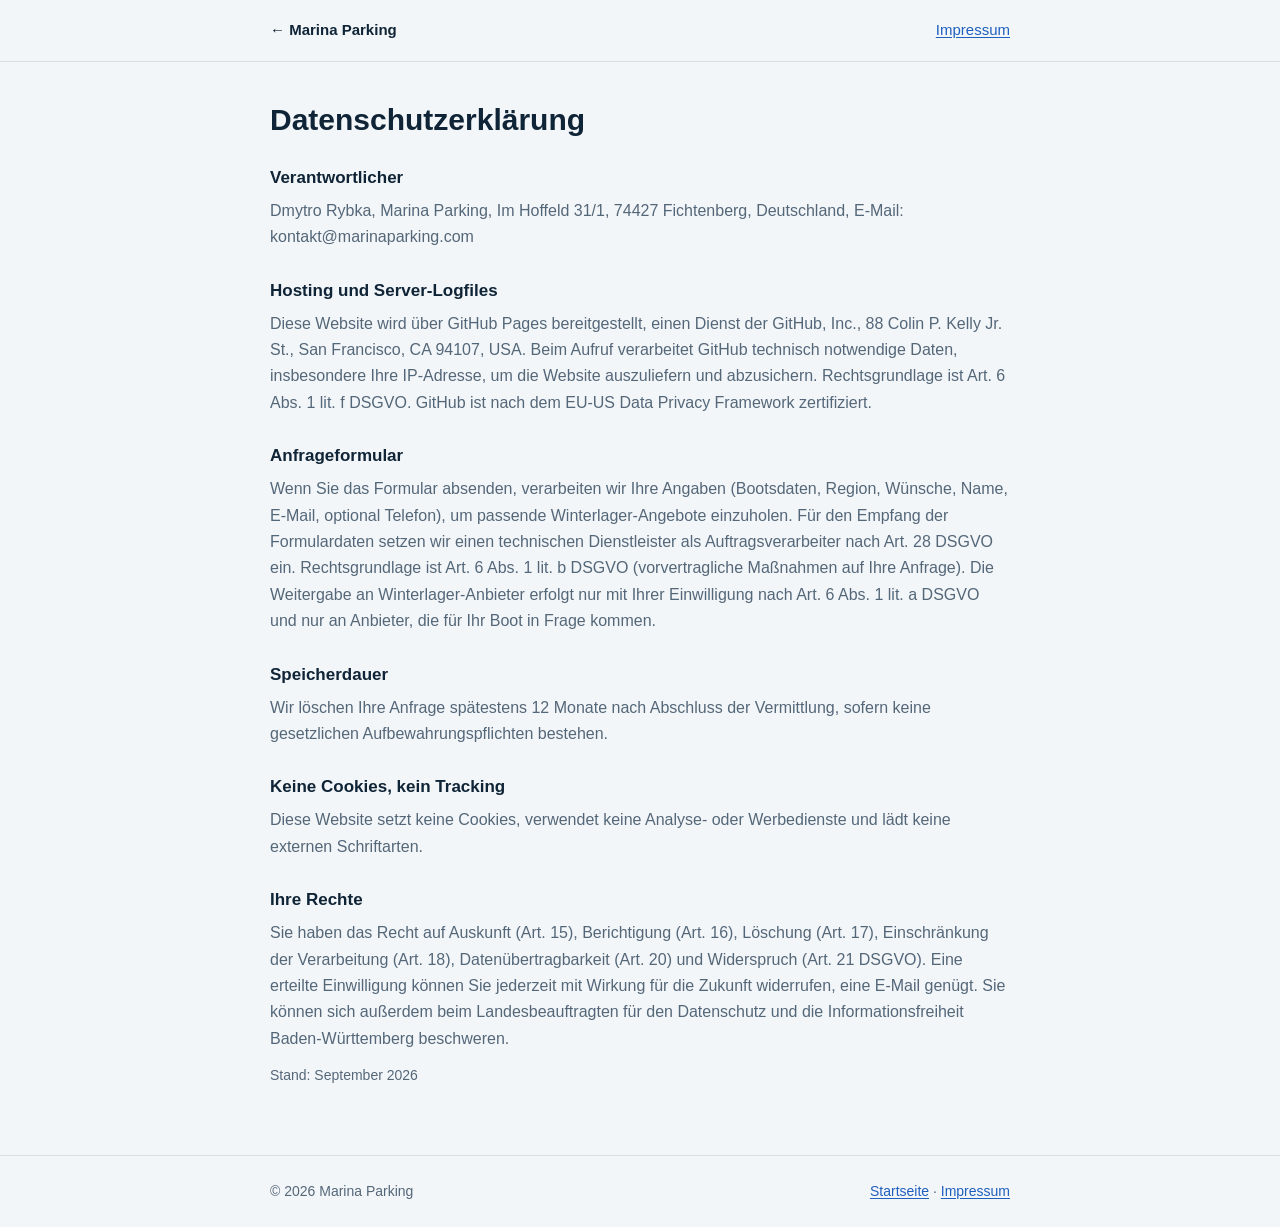
==== datenschutz/index.html @ 35cb9e3a "Landing: move Impressum and Datenschutz to their own pages; neutral autofill - /impressum/ and /date" ====
<!doctype html>
<html lang="de">
<head>
<meta charset="utf-8">
<meta name="viewport" content="width=device-width, initial-scale=1, viewport-fit=cover">
<title>Datenschutz – Marina Parking</title>
<meta name="robots" content="noindex">
<link rel="stylesheet" href="../legal.css">
</head>
<body>
<header class="top"><div class="wrap"><a class="brand" href="../">← Marina Parking</a><a href="../impressum/">Impressum</a></div></header>
<main class="wrap legal">
  <h1>Datenschutzerklärung</h1>
  <h2>Verantwortlicher</h2>
  <p>Dmytro Rybka, Marina Parking, Im Hoffeld 31/1, 74427 Fichtenberg, Deutschland, E-Mail: kontakt@marinaparking.com</p>
  <h2>Hosting und Server-Logfiles</h2>
  <p>Diese Website wird über GitHub Pages bereitgestellt, einen Dienst der GitHub, Inc., 88 Colin P. Kelly Jr. St., San Francisco, CA 94107, USA. Beim Aufruf verarbeitet GitHub technisch notwendige Daten, insbesondere Ihre IP-Adresse, um die Website auszuliefern und abzusichern. Rechtsgrundlage ist Art. 6 Abs. 1 lit. f DSGVO. GitHub ist nach dem EU-US Data Privacy Framework zertifiziert.</p>
  <h2>Anfrageformular</h2>
  <p>Wenn Sie das Formular absenden, verarbeiten wir Ihre Angaben (Bootsdaten, Region, Wünsche, Name, E-Mail, optional Telefon), um passende Winterlager-Angebote einzuholen. Für den Empfang der Formulardaten setzen wir einen technischen Dienstleister als Auftragsverarbeiter nach Art. 28 DSGVO ein. Rechtsgrundlage ist Art. 6 Abs. 1 lit. b DSGVO (vorvertragliche Maßnahmen auf Ihre Anfrage). Die Weitergabe an Winterlager-Anbieter erfolgt nur mit Ihrer Einwilligung nach Art. 6 Abs. 1 lit. a DSGVO und nur an Anbieter, die für Ihr Boot in Frage kommen.</p>
  <h2>Speicherdauer</h2>
  <p>Wir löschen Ihre Anfrage spätestens 12 Monate nach Abschluss der Vermittlung, sofern keine gesetzlichen Aufbewahrungspflichten bestehen.</p>
  <h2>Keine Cookies, kein Tracking</h2>
  <p>Diese Website setzt keine Cookies, verwendet keine Analyse- oder Werbedienste und lädt keine externen Schriftarten.</p>
  <h2>Ihre Rechte</h2>
  <p>Sie haben das Recht auf Auskunft (Art. 15), Berichtigung (Art. 16), Löschung (Art. 17), Einschränkung der Verarbeitung (Art. 18), Datenübertragbarkeit (Art. 20) und Widerspruch (Art. 21 DSGVO). Eine erteilte Einwilligung können Sie jederzeit mit Wirkung für die Zukunft widerrufen, eine E-Mail genügt. Sie können sich außerdem beim Landesbeauftragten für den Datenschutz und die Informationsfreiheit Baden-Württemberg beschweren.</p>
  <p class="note">Stand: September 2026</p>
</main>
<footer><div class="wrap"><span>© 2026 Marina Parking</span><span><a href="../">Startseite</a> · <a href="../impressum/">Impressum</a></span></div></footer>
</body>
</html>
---- legal.css ----
:root{
  color-scheme:light;
  --ground:#F3F6F8; --ink:#0F2436; --muted:#546779; --rule:#D6DFE6; --wrap:#1F5FBF; --crane:#E8A800;
  --sans:"Segoe UI Variable Text","Segoe UI",-apple-system,BlinkMacSystemFont,"Helvetica Neue",Arial,sans-serif;
}
@media (prefers-color-scheme: dark){
  :root:not([data-theme="light"]){color-scheme:dark;--ground:#0B1621;--ink:#E6EEF4;--muted:#9AAEBF;--rule:#253849;--wrap:#6FA3F0;--crane:#F2C14E}
}
:root[data-theme="dark"]{color-scheme:dark;--ground:#0B1621;--ink:#E6EEF4;--muted:#9AAEBF;--rule:#253849;--wrap:#6FA3F0;--crane:#F2C14E}
*{box-sizing:border-box}
body{margin:0;background:var(--ground);color:var(--ink);font-family:var(--sans);font-size:16px;line-height:1.65}
.wrap{max-width:780px;margin:0 auto;padding-inline:20px}
a{color:var(--wrap);text-underline-offset:2px}
:focus-visible{outline:3px solid var(--crane);outline-offset:2px}
header.top{padding-block:18px;border-bottom:1px solid var(--rule)}
header.top .wrap{display:flex;justify-content:space-between;align-items:center;gap:12px;font-size:15px}
.brand{font-weight:700;color:var(--ink);text-decoration:none}
.legal{padding-block:40px 56px}
.legal h1{font-size:30px;line-height:1.2;margin:0 0 18px}
.legal h2{font-size:17px;margin:26px 0 6px}
.legal p{margin:0 0 12px;color:var(--muted)}
.note{font-size:14px}
footer{padding-block:24px;border-top:1px solid var(--rule);font-size:14px;color:var(--muted)}
footer .wrap{display:flex;flex-wrap:wrap;gap:10px 22px;justify-content:space-between}
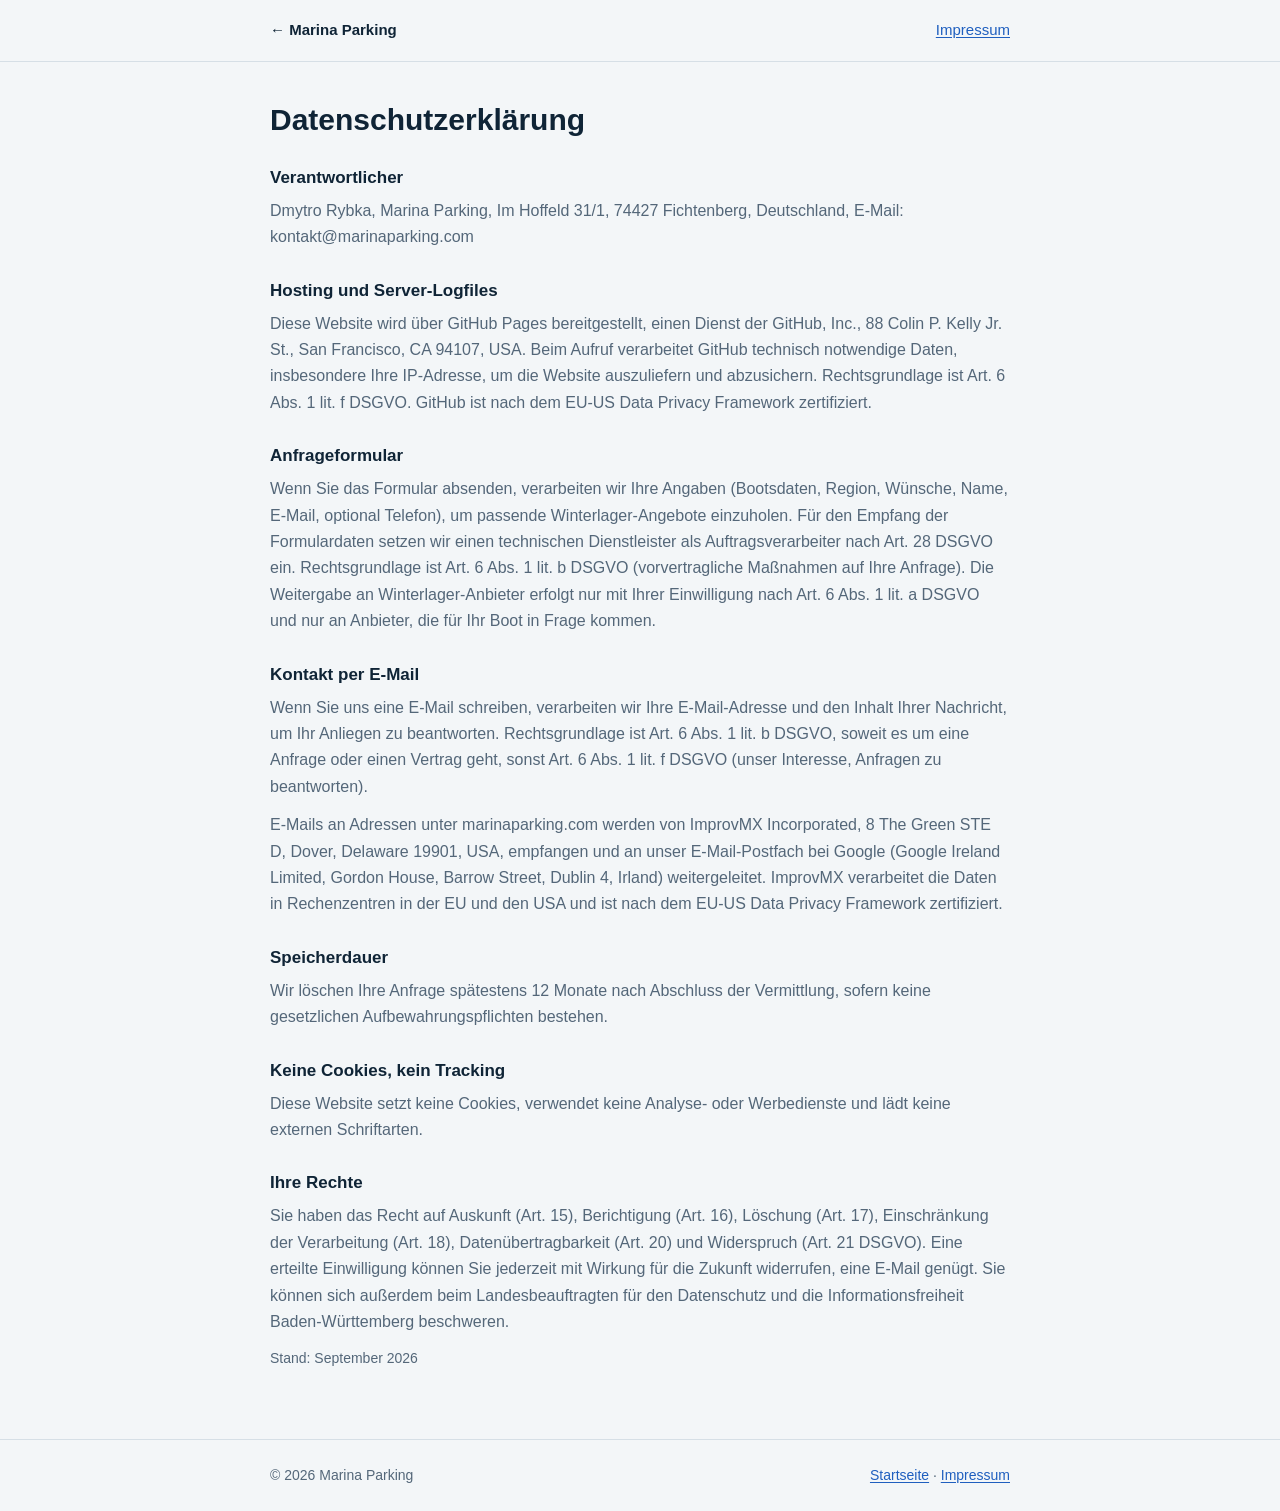
==== commit 41c0f24d: "Datenschutz: add e-mail contact section (ImprovMX forwarding to Google) Co-Authored-By: Claude Opus " ====
--- a/datenschutz/index.html
+++ b/datenschutz/index.html
@@ -4,6 +4,11 @@
 <meta charset="utf-8">
 <meta name="viewport" content="width=device-width, initial-scale=1, viewport-fit=cover">
 <title>Datenschutz – Marina Parking</title>
+<link rel="icon" href="../favicon.ico" sizes="48x48">
+<link rel="icon" href="../favicon.svg" type="image/svg+xml">
+<link rel="apple-touch-icon" href="../apple-touch-icon.png">
+<link rel="manifest" href="../site.webmanifest">
+<meta name="theme-color" content="#0F2436">
 <meta name="robots" content="noindex">
 <link rel="stylesheet" href="../legal.css">
 </head>
@@ -17,6 +22,9 @@
   <p>Diese Website wird über GitHub Pages bereitgestellt, einen Dienst der GitHub, Inc., 88 Colin P. Kelly Jr. St., San Francisco, CA 94107, USA. Beim Aufruf verarbeitet GitHub technisch notwendige Daten, insbesondere Ihre IP-Adresse, um die Website auszuliefern und abzusichern. Rechtsgrundlage ist Art. 6 Abs. 1 lit. f DSGVO. GitHub ist nach dem EU-US Data Privacy Framework zertifiziert.</p>
   <h2>Anfrageformular</h2>
   <p>Wenn Sie das Formular absenden, verarbeiten wir Ihre Angaben (Bootsdaten, Region, Wünsche, Name, E-Mail, optional Telefon), um passende Winterlager-Angebote einzuholen. Für den Empfang der Formulardaten setzen wir einen technischen Dienstleister als Auftragsverarbeiter nach Art. 28 DSGVO ein. Rechtsgrundlage ist Art. 6 Abs. 1 lit. b DSGVO (vorvertragliche Maßnahmen auf Ihre Anfrage). Die Weitergabe an Winterlager-Anbieter erfolgt nur mit Ihrer Einwilligung nach Art. 6 Abs. 1 lit. a DSGVO und nur an Anbieter, die für Ihr Boot in Frage kommen.</p>
+  <h2>Kontakt per E-Mail</h2>
+  <p>Wenn Sie uns eine E-Mail schreiben, verarbeiten wir Ihre E-Mail-Adresse und den Inhalt Ihrer Nachricht, um Ihr Anliegen zu beantworten. Rechtsgrundlage ist Art. 6 Abs. 1 lit. b DSGVO, soweit es um eine Anfrage oder einen Vertrag geht, sonst Art. 6 Abs. 1 lit. f DSGVO (unser Interesse, Anfragen zu beantworten).</p>
+  <p>E-Mails an Adressen unter marinaparking.com werden von ImprovMX Incorporated, 8 The Green STE D, Dover, Delaware 19901, USA, empfangen und an unser E-Mail-Postfach bei Google (Google Ireland Limited, Gordon House, Barrow Street, Dublin 4, Irland) weitergeleitet. ImprovMX verarbeitet die Daten in Rechenzentren in der EU und den USA und ist nach dem EU-US Data Privacy Framework zertifiziert.</p>
   <h2>Speicherdauer</h2>
   <p>Wir löschen Ihre Anfrage spätestens 12 Monate nach Abschluss der Vermittlung, sofern keine gesetzlichen Aufbewahrungspflichten bestehen.</p>
   <h2>Keine Cookies, kein Tracking</h2>
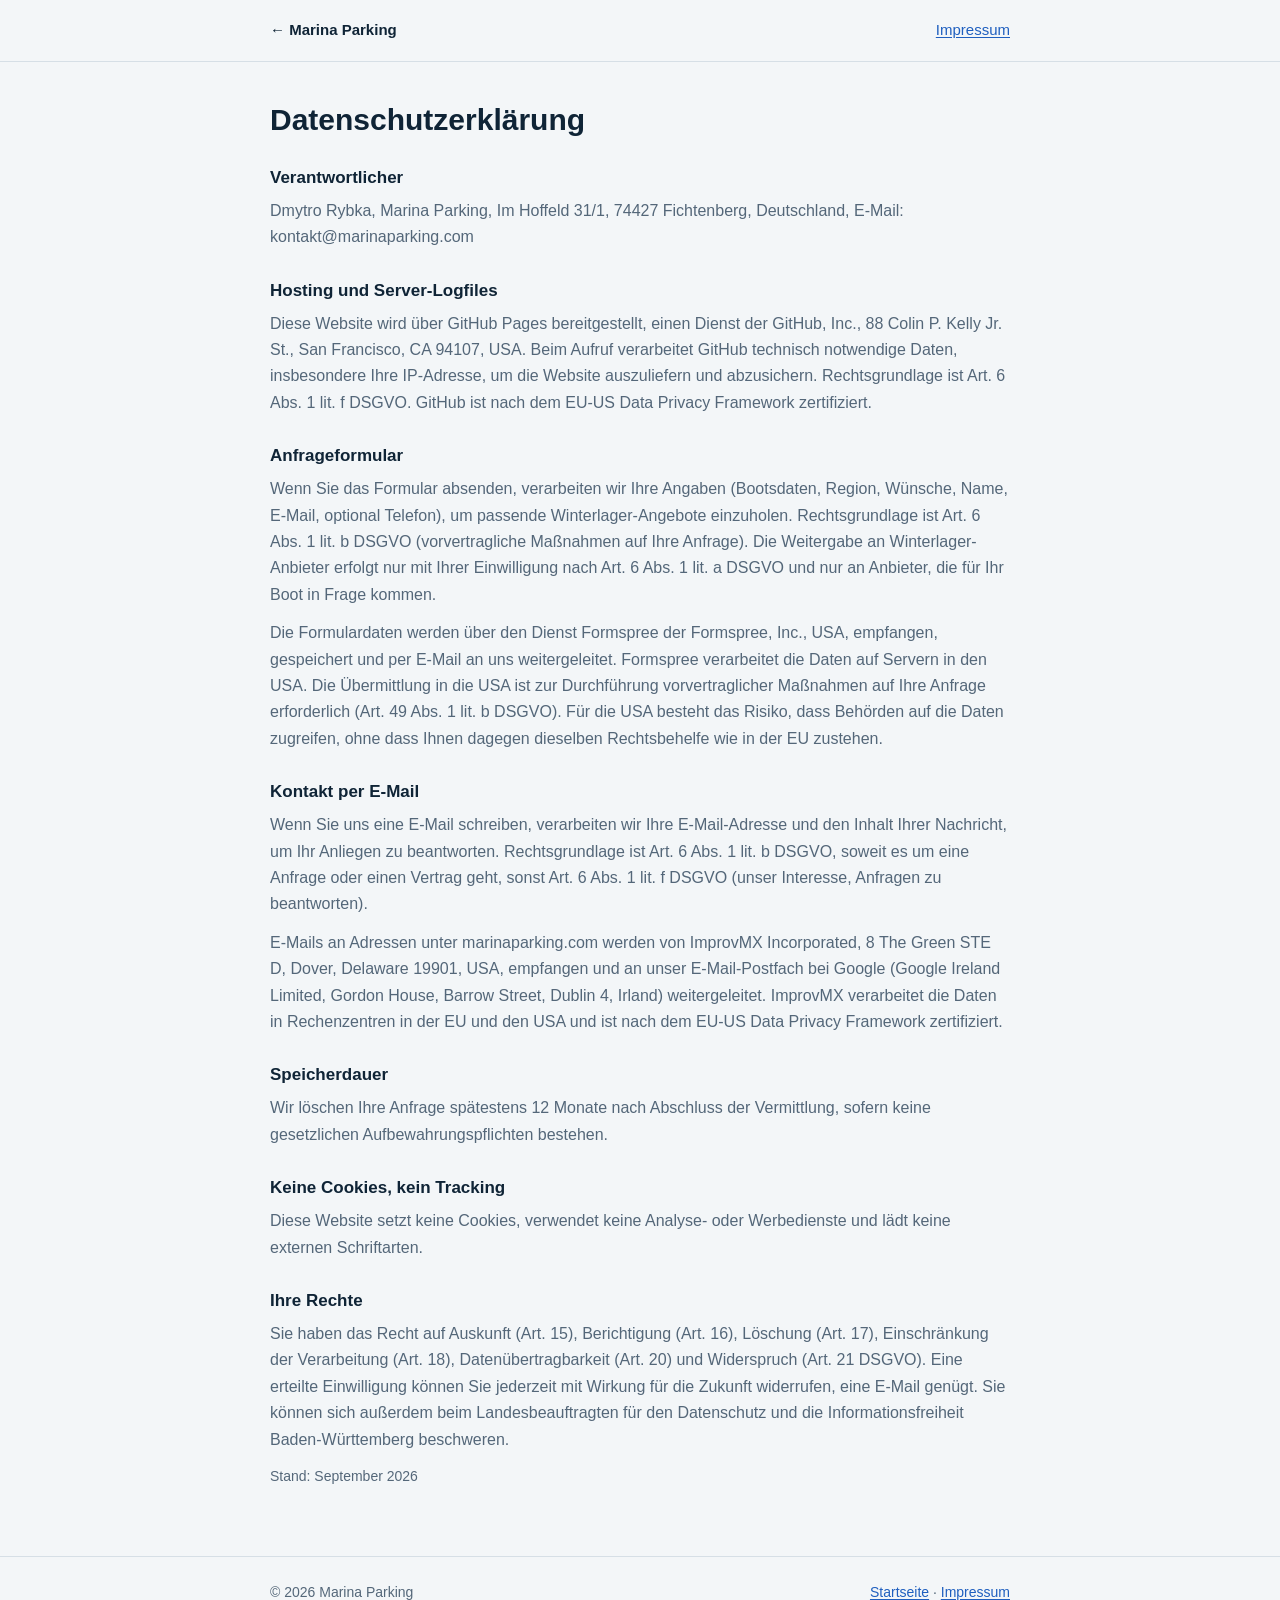
==== commit 8bb56dee: "Landing: connect Formspree, allow indexing, add robots.txt and sitemap - FORM_ENDPOINT set to Formsp" ====
--- a/datenschutz/index.html
+++ b/datenschutz/index.html
@@ -21,7 +21,8 @@
   <h2>Hosting und Server-Logfiles</h2>
   <p>Diese Website wird über GitHub Pages bereitgestellt, einen Dienst der GitHub, Inc., 88 Colin P. Kelly Jr. St., San Francisco, CA 94107, USA. Beim Aufruf verarbeitet GitHub technisch notwendige Daten, insbesondere Ihre IP-Adresse, um die Website auszuliefern und abzusichern. Rechtsgrundlage ist Art. 6 Abs. 1 lit. f DSGVO. GitHub ist nach dem EU-US Data Privacy Framework zertifiziert.</p>
   <h2>Anfrageformular</h2>
-  <p>Wenn Sie das Formular absenden, verarbeiten wir Ihre Angaben (Bootsdaten, Region, Wünsche, Name, E-Mail, optional Telefon), um passende Winterlager-Angebote einzuholen. Für den Empfang der Formulardaten setzen wir einen technischen Dienstleister als Auftragsverarbeiter nach Art. 28 DSGVO ein. Rechtsgrundlage ist Art. 6 Abs. 1 lit. b DSGVO (vorvertragliche Maßnahmen auf Ihre Anfrage). Die Weitergabe an Winterlager-Anbieter erfolgt nur mit Ihrer Einwilligung nach Art. 6 Abs. 1 lit. a DSGVO und nur an Anbieter, die für Ihr Boot in Frage kommen.</p>
+  <p>Wenn Sie das Formular absenden, verarbeiten wir Ihre Angaben (Bootsdaten, Region, Wünsche, Name, E-Mail, optional Telefon), um passende Winterlager-Angebote einzuholen. Rechtsgrundlage ist Art. 6 Abs. 1 lit. b DSGVO (vorvertragliche Maßnahmen auf Ihre Anfrage). Die Weitergabe an Winterlager-Anbieter erfolgt nur mit Ihrer Einwilligung nach Art. 6 Abs. 1 lit. a DSGVO und nur an Anbieter, die für Ihr Boot in Frage kommen.</p>
+  <p>Die Formulardaten werden über den Dienst Formspree der Formspree, Inc., USA, empfangen, gespeichert und per E-Mail an uns weitergeleitet. Formspree verarbeitet die Daten auf Servern in den USA. Die Übermittlung in die USA ist zur Durchführung vorvertraglicher Maßnahmen auf Ihre Anfrage erforderlich (Art. 49 Abs. 1 lit. b DSGVO). Für die USA besteht das Risiko, dass Behörden auf die Daten zugreifen, ohne dass Ihnen dagegen dieselben Rechtsbehelfe wie in der EU zustehen.</p>
   <h2>Kontakt per E-Mail</h2>
   <p>Wenn Sie uns eine E-Mail schreiben, verarbeiten wir Ihre E-Mail-Adresse und den Inhalt Ihrer Nachricht, um Ihr Anliegen zu beantworten. Rechtsgrundlage ist Art. 6 Abs. 1 lit. b DSGVO, soweit es um eine Anfrage oder einen Vertrag geht, sonst Art. 6 Abs. 1 lit. f DSGVO (unser Interesse, Anfragen zu beantworten).</p>
   <p>E-Mails an Adressen unter marinaparking.com werden von ImprovMX Incorporated, 8 The Green STE D, Dover, Delaware 19901, USA, empfangen und an unser E-Mail-Postfach bei Google (Google Ireland Limited, Gordon House, Barrow Street, Dublin 4, Irland) weitergeleitet. ImprovMX verarbeitet die Daten in Rechenzentren in der EU und den USA und ist nach dem EU-US Data Privacy Framework zertifiziert.</p>
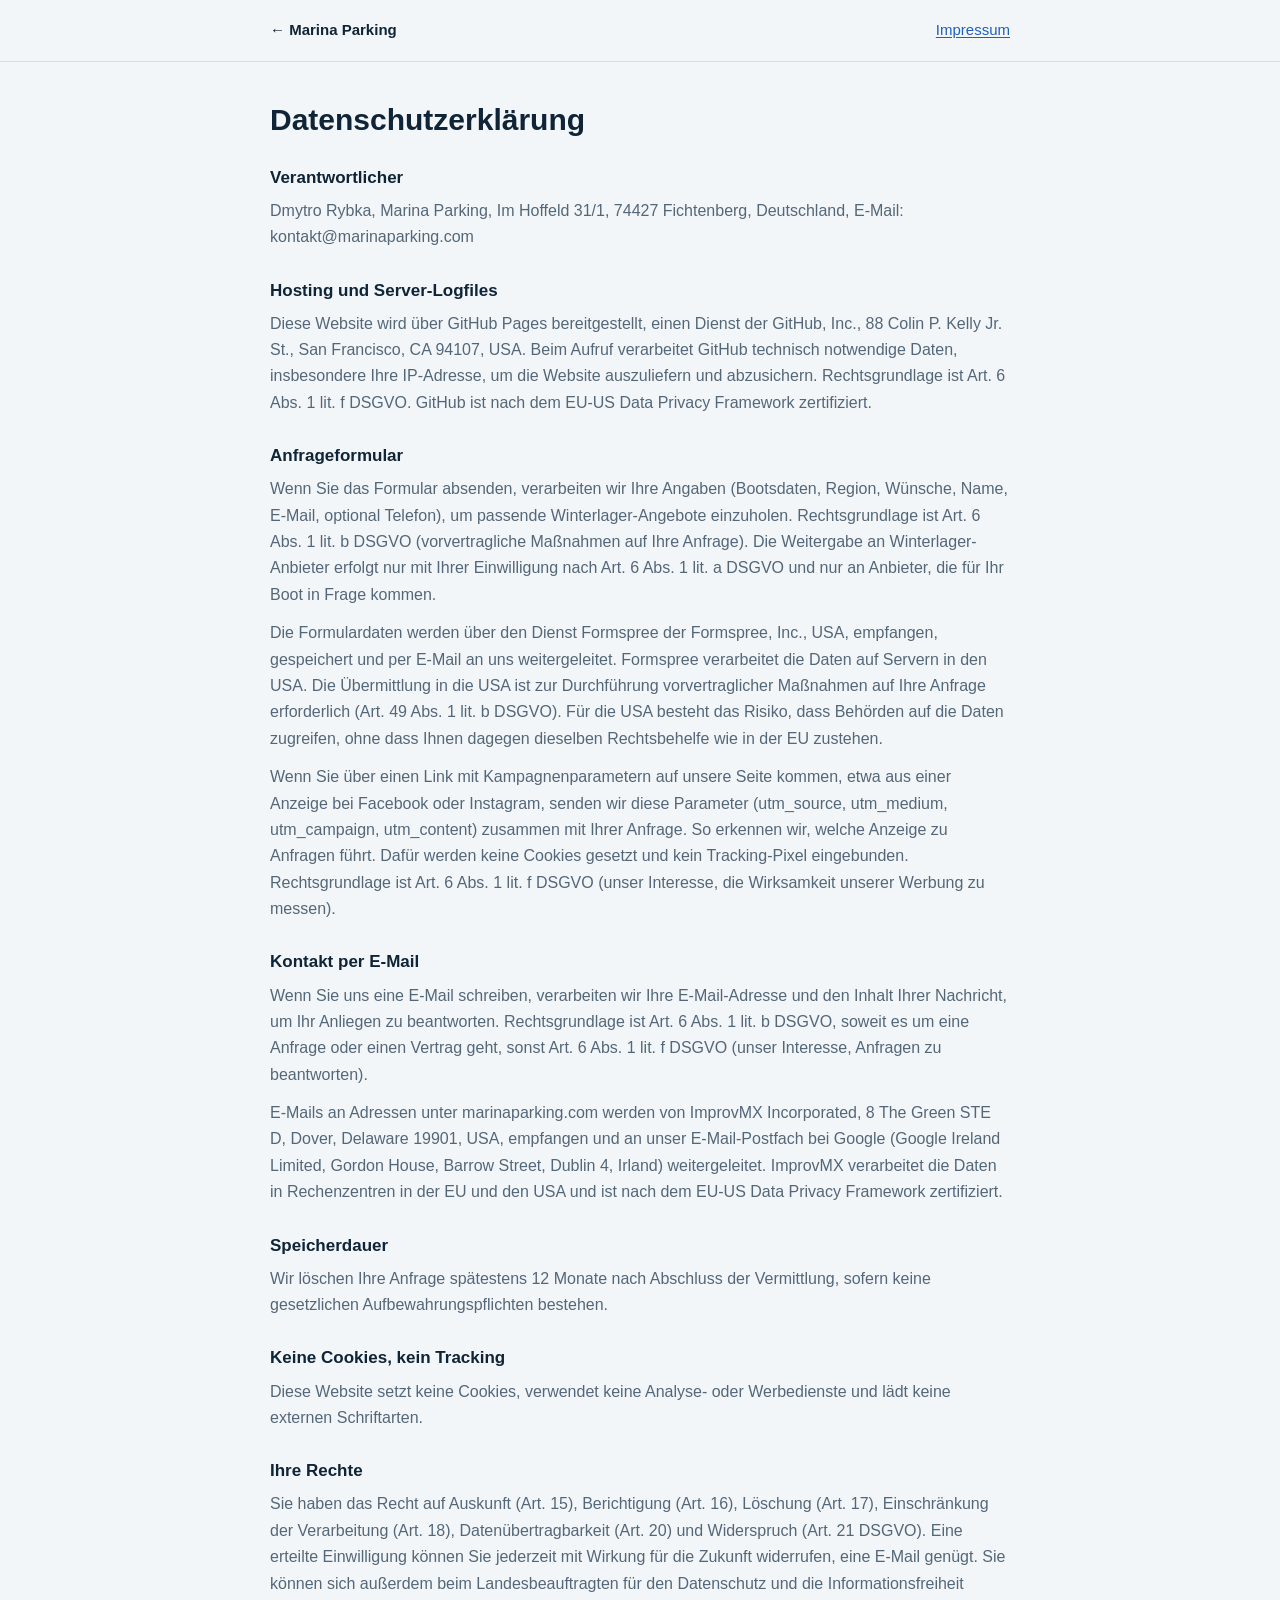
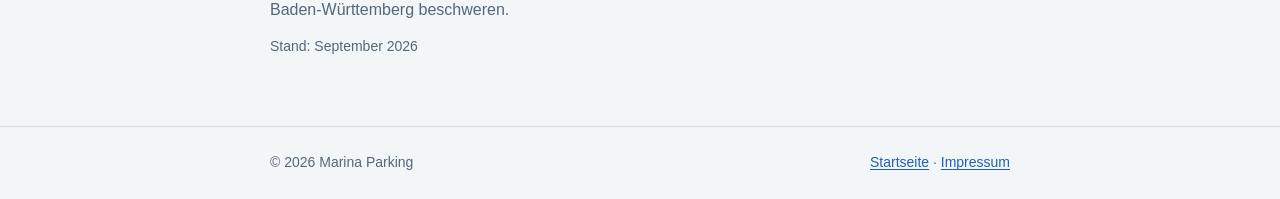
==== commit 17aab08e: "SEO and Facebook test setup - Title/description tuned, Open Graph + Twitter card with og-image.jpg, " ====
--- a/datenschutz/index.html
+++ b/datenschutz/index.html
@@ -3,7 +3,7 @@
 <head>
 <meta charset="utf-8">
 <meta name="viewport" content="width=device-width, initial-scale=1, viewport-fit=cover">
-<title>Datenschutz – Marina Parking</title>
+<title>Datenschutzerklärung – Marina Parking Winterlager-Finder</title>
 <link rel="icon" href="../favicon.ico" sizes="48x48">
 <link rel="icon" href="../favicon.svg" type="image/svg+xml">
 <link rel="apple-touch-icon" href="../apple-touch-icon.png">
@@ -23,6 +23,7 @@
   <h2>Anfrageformular</h2>
   <p>Wenn Sie das Formular absenden, verarbeiten wir Ihre Angaben (Bootsdaten, Region, Wünsche, Name, E-Mail, optional Telefon), um passende Winterlager-Angebote einzuholen. Rechtsgrundlage ist Art. 6 Abs. 1 lit. b DSGVO (vorvertragliche Maßnahmen auf Ihre Anfrage). Die Weitergabe an Winterlager-Anbieter erfolgt nur mit Ihrer Einwilligung nach Art. 6 Abs. 1 lit. a DSGVO und nur an Anbieter, die für Ihr Boot in Frage kommen.</p>
   <p>Die Formulardaten werden über den Dienst Formspree der Formspree, Inc., USA, empfangen, gespeichert und per E-Mail an uns weitergeleitet. Formspree verarbeitet die Daten auf Servern in den USA. Die Übermittlung in die USA ist zur Durchführung vorvertraglicher Maßnahmen auf Ihre Anfrage erforderlich (Art. 49 Abs. 1 lit. b DSGVO). Für die USA besteht das Risiko, dass Behörden auf die Daten zugreifen, ohne dass Ihnen dagegen dieselben Rechtsbehelfe wie in der EU zustehen.</p>
+  <p>Wenn Sie über einen Link mit Kampagnenparametern auf unsere Seite kommen, etwa aus einer Anzeige bei Facebook oder Instagram, senden wir diese Parameter (utm_source, utm_medium, utm_campaign, utm_content) zusammen mit Ihrer Anfrage. So erkennen wir, welche Anzeige zu Anfragen führt. Dafür werden keine Cookies gesetzt und kein Tracking-Pixel eingebunden. Rechtsgrundlage ist Art. 6 Abs. 1 lit. f DSGVO (unser Interesse, die Wirksamkeit unserer Werbung zu messen).</p>
   <h2>Kontakt per E-Mail</h2>
   <p>Wenn Sie uns eine E-Mail schreiben, verarbeiten wir Ihre E-Mail-Adresse und den Inhalt Ihrer Nachricht, um Ihr Anliegen zu beantworten. Rechtsgrundlage ist Art. 6 Abs. 1 lit. b DSGVO, soweit es um eine Anfrage oder einen Vertrag geht, sonst Art. 6 Abs. 1 lit. f DSGVO (unser Interesse, Anfragen zu beantworten).</p>
   <p>E-Mails an Adressen unter marinaparking.com werden von ImprovMX Incorporated, 8 The Green STE D, Dover, Delaware 19901, USA, empfangen und an unser E-Mail-Postfach bei Google (Google Ireland Limited, Gordon House, Barrow Street, Dublin 4, Irland) weitergeleitet. ImprovMX verarbeitet die Daten in Rechenzentren in der EU und den USA und ist nach dem EU-US Data Privacy Framework zertifiziert.</p>
